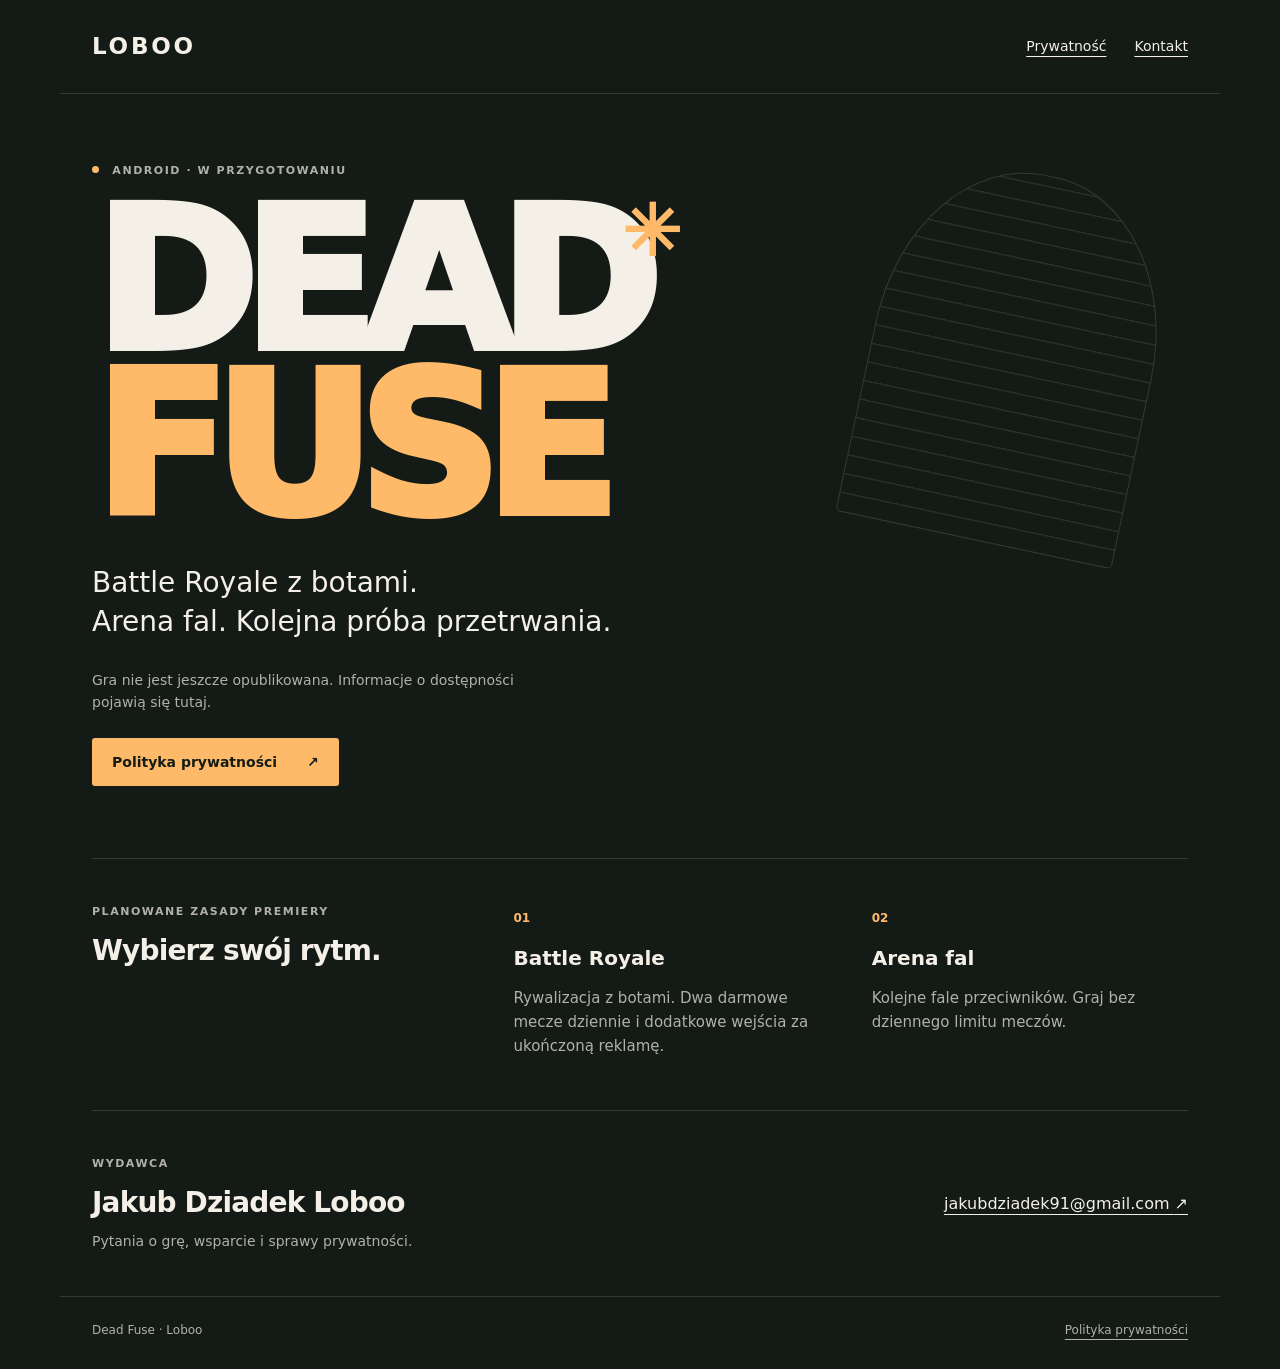
==== index.html @ 9f863219 "Publish Dead Fuse information and privacy policy" ====
<!doctype html>
<html lang="pl">
<head>
  <meta charset="utf-8">
  <meta name="viewport" content="width=device-width, initial-scale=1">
  <meta name="description" content="Dead Fuse od Loboo — informacje o grze na Androida, kontakt i prywatność.">
  <title>Dead Fuse · Loboo</title>
  <link rel="icon" href="/favicon.svg" type="image/svg+xml">
<link rel="stylesheet" href="/styles.css">
</head>
<body>
  <a class="skip" href="#main">Przejdź do treści</a>
  <header class="site-header"><a class="wordmark" href="/" aria-label="Loboo — strona główna">LOBOO</a><nav aria-label="Nawigacja"><a href="/privacy-policy.html">Prywatność</a><a href="#contact">Kontakt</a></nav></header>
  <main id="main">
    <section class="hero" aria-labelledby="title">
      <p class="eyebrow"><span class="status-dot" aria-hidden="true"></span> Android · w przygotowaniu</p>
      <h1 id="title">DEAD<br><span>FUSE</span><span class="fuse-mark" aria-hidden="true">✳</span></h1>
      <p class="lead">Battle Royale z botami.<br>Arena fal. Kolejna próba przetrwania.</p>
      <p class="release-note">Gra nie jest jeszcze opublikowana. Informacje o dostępności pojawią się tutaj.</p>
      <a class="button" href="/privacy-policy.html">Polityka prywatności <span aria-hidden="true">↗</span></a>
    </section>
    <section class="modes" aria-labelledby="modes-title"><div><p class="eyebrow">Planowane zasady premiery</p><h2 id="modes-title">Wybierz swój rytm.</h2></div><div class="mode"><span class="number">01</span><h3>Battle Royale</h3><p>Rywalizacja z botami. Dwa darmowe mecze dziennie i dodatkowe wejścia za ukończoną reklamę.</p></div><div class="mode"><span class="number">02</span><h3>Arena fal</h3><p>Kolejne fale przeciwników. Graj bez dziennego limitu meczów.</p></div></section>
    <section class="contact" id="contact" aria-labelledby="contact-title"><div><p class="eyebrow">Wydawca</p><h2 id="contact-title">Jakub Dziadek Loboo</h2><p>Pytania o grę, wsparcie i sprawy prywatności.</p></div><a class="contact-link" href="mailto:jakubdziadek91@gmail.com">jakubdziadek91@gmail.com <span aria-hidden="true">↗</span></a></section>
  </main>
  <footer><span>Dead Fuse · Loboo</span><a href="/privacy-policy.html">Polityka prywatności</a></footer>
</body>
</html>
---- styles.css ----
:root{color-scheme:dark;--ink:#f5f0e7;--muted:#b1b1a9;--accent:#ffba69;--line:#343b33;--bg:#141a16}*{box-sizing:border-box}html{scroll-behavior:smooth}body{margin:0;background:var(--bg);color:var(--ink);font:17px/1.6 system-ui,-apple-system,BlinkMacSystemFont,"Segoe UI",sans-serif}a{color:inherit;text-underline-offset:5px}a:hover{color:var(--accent)}a:focus-visible{outline:3px solid var(--accent);outline-offset:6px}h1,h2,h3,p{margin-top:0}.site-header,main,footer{max-width:1160px;margin:auto;padding-left:32px;padding-right:32px}.site-header{display:flex;justify-content:space-between;align-items:center;padding-top:28px;padding-bottom:28px;border-bottom:1px solid var(--line)}.wordmark{font-weight:850;letter-spacing:.12em;font-size:23px;text-decoration:none}.wordmark span{font-size:10px;vertical-align:top;line-height:2}nav{display:flex;gap:28px;font-size:14px}.hero{padding:68px 0 72px;position:relative}.eyebrow{text-transform:uppercase;letter-spacing:.14em;font-size:11px;font-weight:750;color:var(--muted);margin-bottom:22px}.status-dot{display:inline-block;width:7px;height:7px;border-radius:50%;background:var(--accent);margin:0 8px 1px 0}h1{font-size:clamp(88px,16vw,196px);line-height:.84;letter-spacing:-.075em;font-weight:950;position:relative;width:max-content;margin-bottom:32px}h1>span:first-of-type{color:var(--accent)}.fuse-mark{position:absolute;right:-.52em;top:.02em;color:var(--accent);font-size:.36em;letter-spacing:0}.lead{font-size:clamp(20px,3vw,28px);line-height:1.4;max-width:540px}.release-note{font-size:14px;color:var(--muted);max-width:450px;margin:20px 0 24px}.button{display:inline-flex;gap:30px;align-items:center;padding:13px 20px;color:#151c16;background:var(--accent);font-size:14px;font-weight:750;text-decoration:none;border-radius:3px}.button:hover{background:#ffd19a;color:#151c16}.modes{display:grid;grid-template-columns:1.2fr 1fr 1fr;gap:42px;border-top:1px solid var(--line);padding:44px 0 52px}h2{font-size:28px;line-height:1.25;font-weight:650;letter-spacing:-.03em}.modes .eyebrow{margin-bottom:12px}.number{color:var(--accent);font-size:12px;font-weight:750}.mode h3{font-size:20px;margin:12px 0}.mode p{color:var(--muted);font-size:15px;margin-bottom:0}.contact{border-top:1px solid var(--line);padding:44px 0;display:flex;align-items:center;justify-content:space-between;gap:24px}.contact h2{margin-bottom:10px}.contact p:not(.eyebrow){font-size:14px;color:var(--muted);margin:0}.contact .eyebrow{margin-bottom:12px}.contact-link{font-size:16px;overflow-wrap:anywhere}.draft-note{border-left:2px solid var(--accent);padding:10px 16px;margin:0 0 38px;color:var(--muted);font-size:13px;max-width:780px}footer{display:flex;justify-content:space-between;gap:20px;border-top:1px solid var(--line);padding-top:24px;padding-bottom:28px;font-size:12px;color:var(--muted)}.skip{position:fixed;top:-100px;left:20px;background:var(--accent);color:#151c16;padding:12px;z-index:10}.skip:focus{top:12px}.privacy-content{max-width:820px;padding-top:44px;padding-bottom:64px}.privacy-content h1{font-size:clamp(32px,6vw,48px);line-height:1.12;letter-spacing:-.04em;width:auto;margin-bottom:20px}.privacy-content h2{font-size:23px;margin:36px 0 12px}.privacy-content p,.privacy-content li{font-size:16px;color:#d5d8cf}.privacy-content .date{font-size:13px;color:var(--muted)}.privacy-content aside{padding:16px 20px;border:1px solid #665039;background:#30291e;color:#ffe1b7;font-size:14px;margin:24px 0}.privacy-content a{color:var(--accent)}.privacy-content li{margin-bottom:10px}@media(min-width:900px){.hero:after{content:"";position:absolute;right:35px;top:78px;width:280px;height:370px;border:1px solid var(--line);border-radius:48% 48% 5px 5px;transform:rotate(12deg);background:repeating-linear-gradient(0deg,transparent 0,transparent 17px,#263126 18px,#263126 19px);pointer-events:none}}@media(max-width:760px){.site-header,main,footer{padding-left:22px;padding-right:22px}.hero{padding:52px 0}.modes{grid-template-columns:1fr;gap:28px}.modes h2{margin-bottom:0}.mode{border-top:1px solid var(--line);padding-top:22px}.contact{align-items:flex-start;flex-direction:column}.contact-link{font-size:15px}nav{gap:18px}.privacy-content{padding-top:32px}}@media(prefers-reduced-motion:reduce){html{scroll-behavior:auto}}
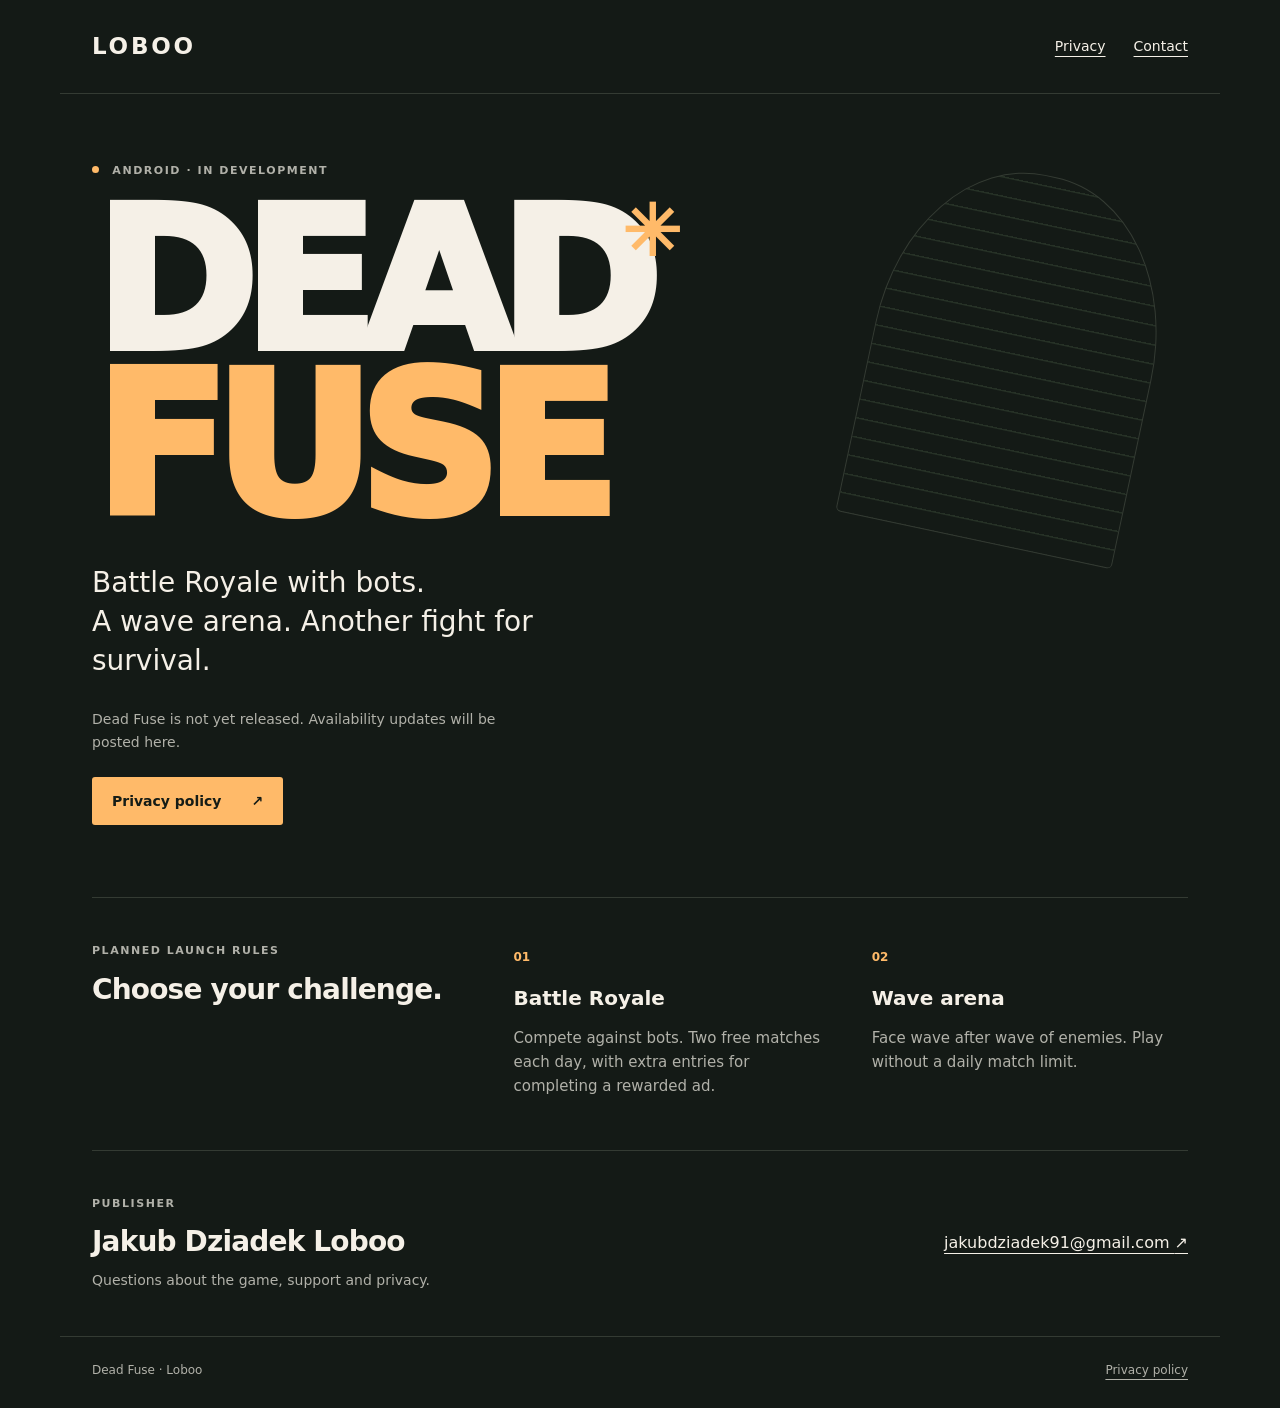
==== commit a498b03f: "Translate Dead Fuse website and privacy policy into English" ====
--- a/index.html
+++ b/index.html
@@ -1,27 +1,27 @@
 <!doctype html>
-<html lang="pl">
+<html lang="en">
 <head>
   <meta charset="utf-8">
   <meta name="viewport" content="width=device-width, initial-scale=1">
-  <meta name="description" content="Dead Fuse od Loboo — informacje o grze na Androida, kontakt i prywatność.">
+  <meta name="description" content="Dead Fuse by Loboo — an Android survival game. Game information, support and privacy.">
   <title>Dead Fuse · Loboo</title>
   <link rel="icon" href="/favicon.svg" type="image/svg+xml">
 <link rel="stylesheet" href="/styles.css">
 </head>
 <body>
-  <a class="skip" href="#main">Przejdź do treści</a>
-  <header class="site-header"><a class="wordmark" href="/" aria-label="Loboo — strona główna">LOBOO</a><nav aria-label="Nawigacja"><a href="/privacy-policy.html">Prywatność</a><a href="#contact">Kontakt</a></nav></header>
+  <a class="skip" href="#main">Skip to content</a>
+  <header class="site-header"><a class="wordmark" href="/" aria-label="Loboo — Home">LOBOO</a><nav aria-label="Navigation"><a href="/privacy-policy.html">Privacy</a><a href="#contact">Contact</a></nav></header>
   <main id="main">
     <section class="hero" aria-labelledby="title">
-      <p class="eyebrow"><span class="status-dot" aria-hidden="true"></span> Android · w przygotowaniu</p>
+      <p class="eyebrow"><span class="status-dot" aria-hidden="true"></span> Android · In development</p>
       <h1 id="title">DEAD<br><span>FUSE</span><span class="fuse-mark" aria-hidden="true">✳</span></h1>
-      <p class="lead">Battle Royale z botami.<br>Arena fal. Kolejna próba przetrwania.</p>
-      <p class="release-note">Gra nie jest jeszcze opublikowana. Informacje o dostępności pojawią się tutaj.</p>
-      <a class="button" href="/privacy-policy.html">Polityka prywatności <span aria-hidden="true">↗</span></a>
+      <p class="lead">Battle Royale with bots.<br>A wave arena. Another fight for survival.</p>
+      <p class="release-note">Dead Fuse is not yet released. Availability updates will be posted here.</p>
+      <a class="button" href="/privacy-policy.html">Privacy policy <span aria-hidden="true">↗</span></a>
     </section>
-    <section class="modes" aria-labelledby="modes-title"><div><p class="eyebrow">Planowane zasady premiery</p><h2 id="modes-title">Wybierz swój rytm.</h2></div><div class="mode"><span class="number">01</span><h3>Battle Royale</h3><p>Rywalizacja z botami. Dwa darmowe mecze dziennie i dodatkowe wejścia za ukończoną reklamę.</p></div><div class="mode"><span class="number">02</span><h3>Arena fal</h3><p>Kolejne fale przeciwników. Graj bez dziennego limitu meczów.</p></div></section>
-    <section class="contact" id="contact" aria-labelledby="contact-title"><div><p class="eyebrow">Wydawca</p><h2 id="contact-title">Jakub Dziadek Loboo</h2><p>Pytania o grę, wsparcie i sprawy prywatności.</p></div><a class="contact-link" href="mailto:jakubdziadek91@gmail.com">jakubdziadek91@gmail.com <span aria-hidden="true">↗</span></a></section>
+    <section class="modes" aria-labelledby="modes-title"><div><p class="eyebrow">Planned launch rules</p><h2 id="modes-title">Choose your challenge.</h2></div><div class="mode"><span class="number">01</span><h3>Battle Royale</h3><p>Compete against bots. Two free matches each day, with extra entries for completing a rewarded ad.</p></div><div class="mode"><span class="number">02</span><h3>Wave arena</h3><p>Face wave after wave of enemies. Play without a daily match limit.</p></div></section>
+    <section class="contact" id="contact" aria-labelledby="contact-title"><div><p class="eyebrow">Publisher</p><h2 id="contact-title">Jakub Dziadek Loboo</h2><p>Questions about the game, support and privacy.</p></div><a class="contact-link" href="mailto:jakubdziadek91@gmail.com">jakubdziadek91@gmail.com <span aria-hidden="true">↗</span></a></section>
   </main>
-  <footer><span>Dead Fuse · Loboo</span><a href="/privacy-policy.html">Polityka prywatności</a></footer>
+  <footer><span>Dead Fuse · Loboo</span><a href="/privacy-policy.html">Privacy policy</a></footer>
 </body>
 </html>
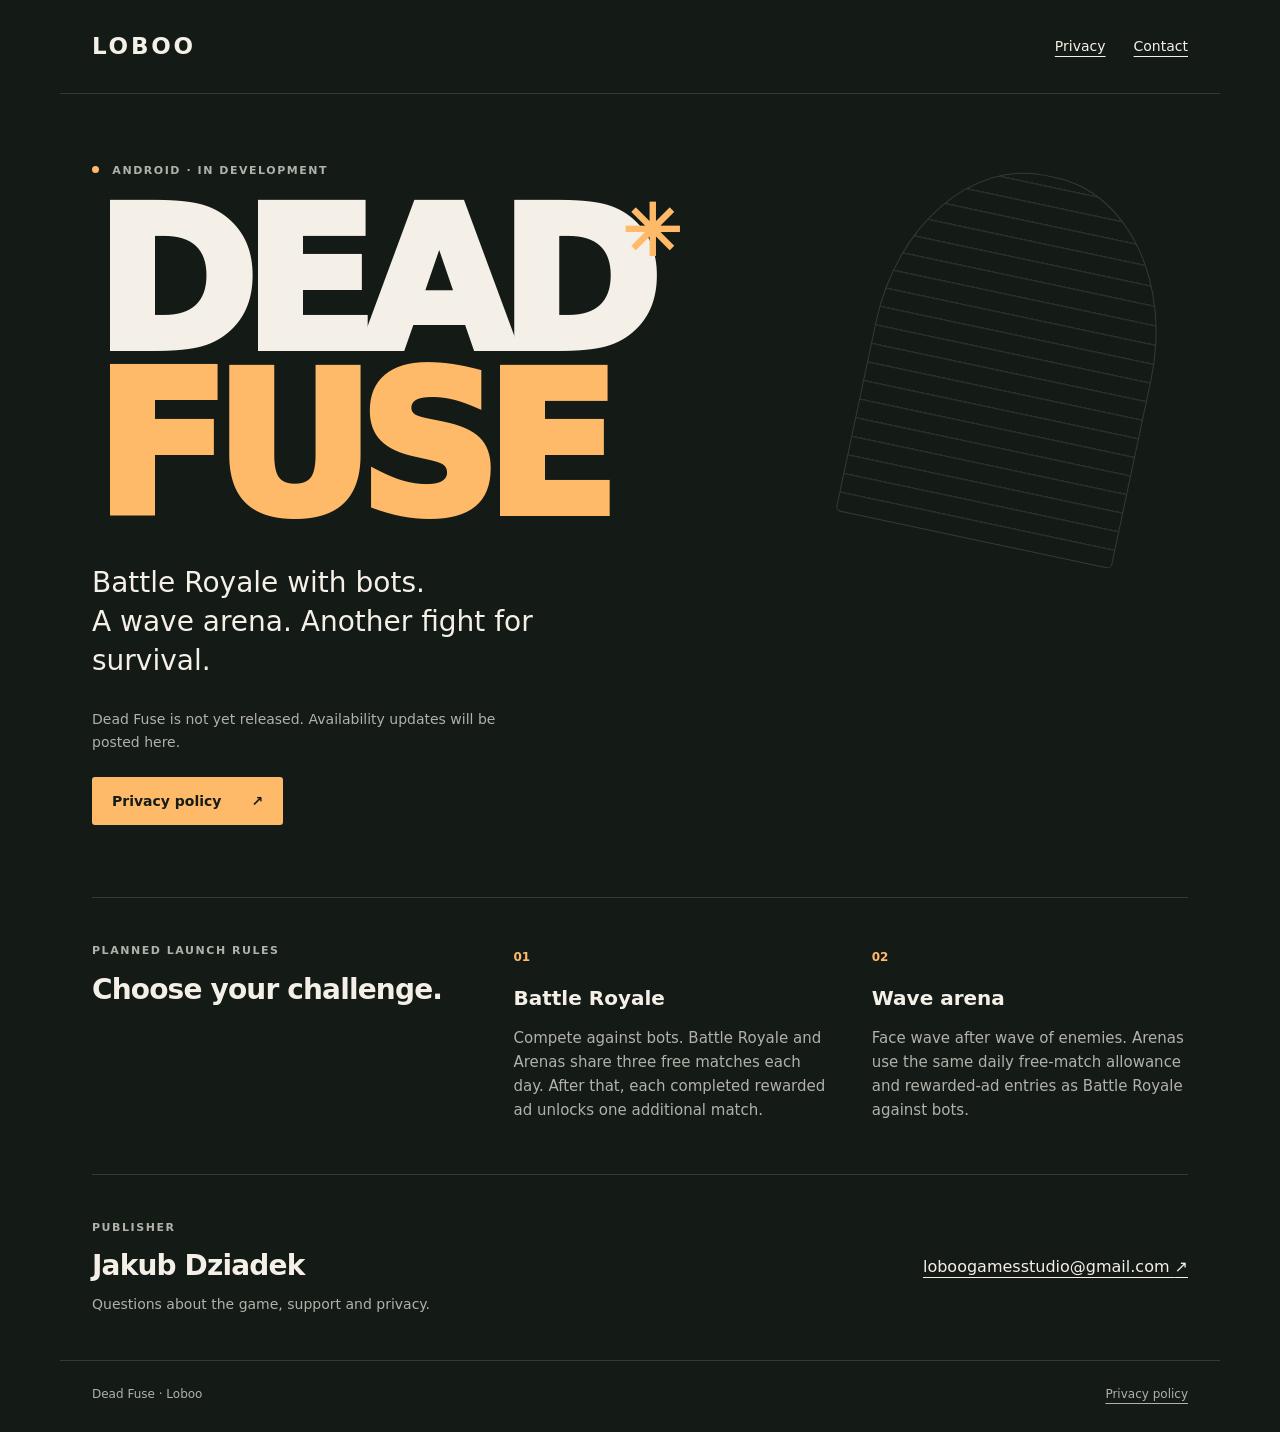
==== commit a59e39eb: "Align privacy contact, controller identity and match allowance" ====
--- a/index.html
+++ b/index.html
@@ -19,8 +19,8 @@
       <p class="release-note">Dead Fuse is not yet released. Availability updates will be posted here.</p>
       <a class="button" href="/privacy-policy.html">Privacy policy <span aria-hidden="true">↗</span></a>
     </section>
-    <section class="modes" aria-labelledby="modes-title"><div><p class="eyebrow">Planned launch rules</p><h2 id="modes-title">Choose your challenge.</h2></div><div class="mode"><span class="number">01</span><h3>Battle Royale</h3><p>Compete against bots. Two free matches each day, with extra entries for completing a rewarded ad.</p></div><div class="mode"><span class="number">02</span><h3>Wave arena</h3><p>Face wave after wave of enemies. Play without a daily match limit.</p></div></section>
-    <section class="contact" id="contact" aria-labelledby="contact-title"><div><p class="eyebrow">Publisher</p><h2 id="contact-title">Jakub Dziadek Loboo</h2><p>Questions about the game, support and privacy.</p></div><a class="contact-link" href="mailto:jakubdziadek91@gmail.com">jakubdziadek91@gmail.com <span aria-hidden="true">↗</span></a></section>
+    <section class="modes" aria-labelledby="modes-title"><div><p class="eyebrow">Planned launch rules</p><h2 id="modes-title">Choose your challenge.</h2></div><div class="mode"><span class="number">01</span><h3>Battle Royale</h3><p>Compete against bots. Battle Royale and Arenas share three free matches each day. After that, each completed rewarded ad unlocks one additional match.</p></div><div class="mode"><span class="number">02</span><h3>Wave arena</h3><p>Face wave after wave of enemies. Arenas use the same daily free-match allowance and rewarded-ad entries as Battle Royale against bots.</p></div></section>
+    <section class="contact" id="contact" aria-labelledby="contact-title"><div><p class="eyebrow">Publisher</p><h2 id="contact-title">Jakub Dziadek</h2><p>Questions about the game, support and privacy.</p></div><a class="contact-link" href="mailto:loboogamesstudio@gmail.com">loboogamesstudio@gmail.com <span aria-hidden="true">↗</span></a></section>
   </main>
   <footer><span>Dead Fuse · Loboo</span><a href="/privacy-policy.html">Privacy policy</a></footer>
 </body>
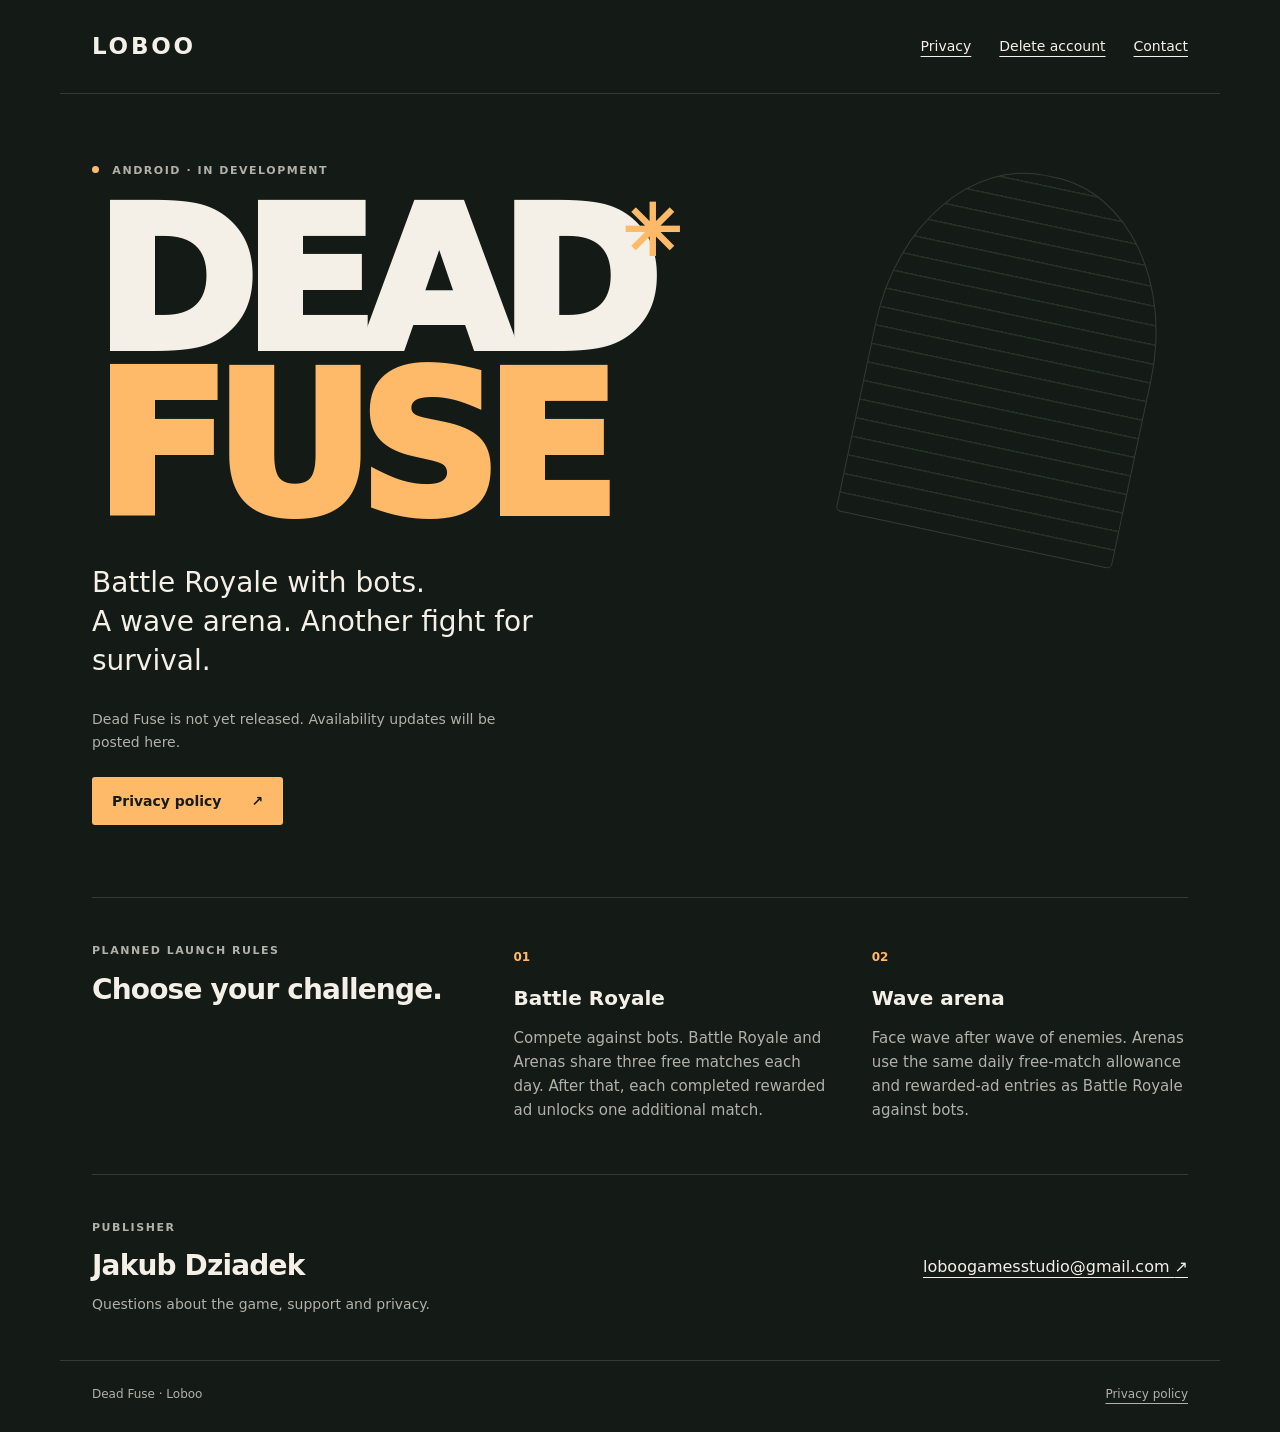
==== commit 3fd10603: "Publish Dead Fuse account deletion and online privacy disclosures" ====
--- a/index.html
+++ b/index.html
@@ -10,7 +10,7 @@
 </head>
 <body>
   <a class="skip" href="#main">Skip to content</a>
-  <header class="site-header"><a class="wordmark" href="/" aria-label="Loboo — Home">LOBOO</a><nav aria-label="Navigation"><a href="/privacy-policy.html">Privacy</a><a href="#contact">Contact</a></nav></header>
+  <header class="site-header"><a class="wordmark" href="/" aria-label="Loboo — Home">LOBOO</a><nav aria-label="Navigation"><a href="/privacy-policy.html">Privacy</a><a href="/account-deletion.html">Delete account</a><a href="#contact">Contact</a></nav></header>
   <main id="main">
     <section class="hero" aria-labelledby="title">
       <p class="eyebrow"><span class="status-dot" aria-hidden="true"></span> Android · In development</p>
